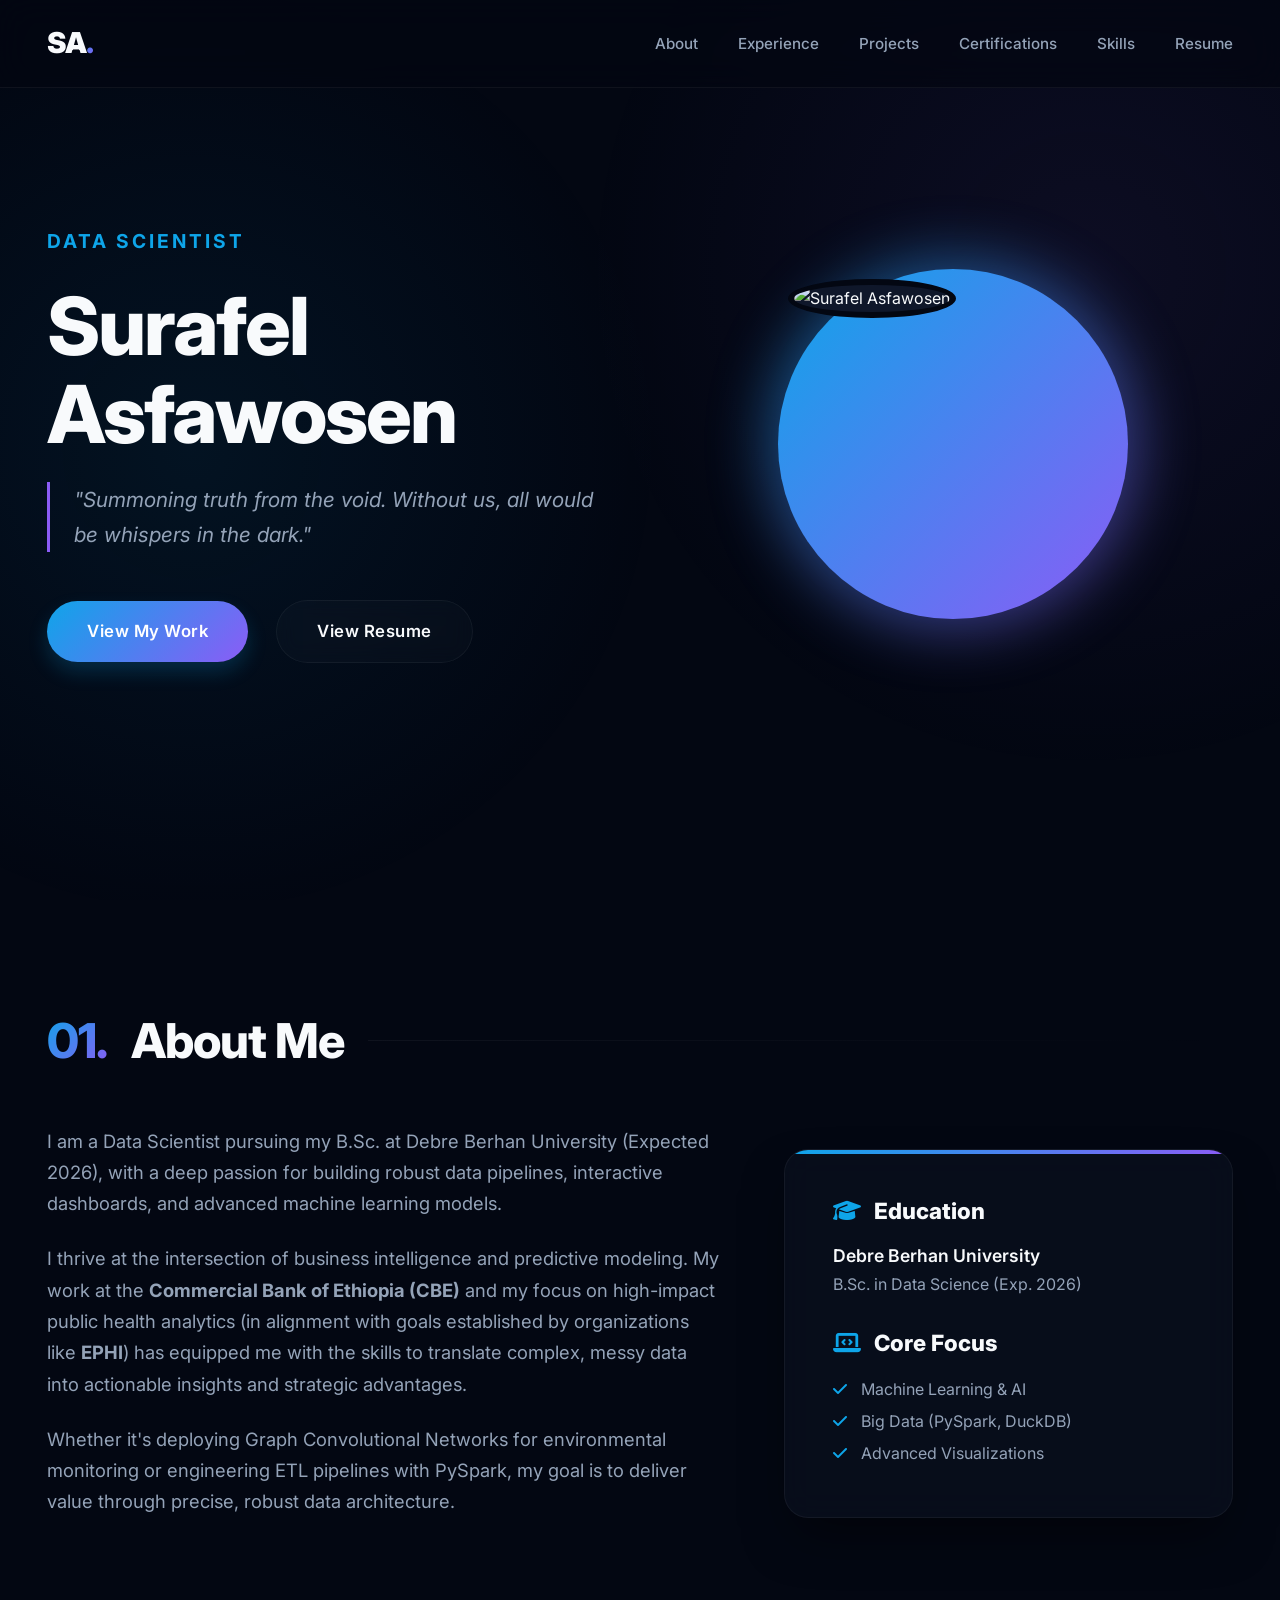
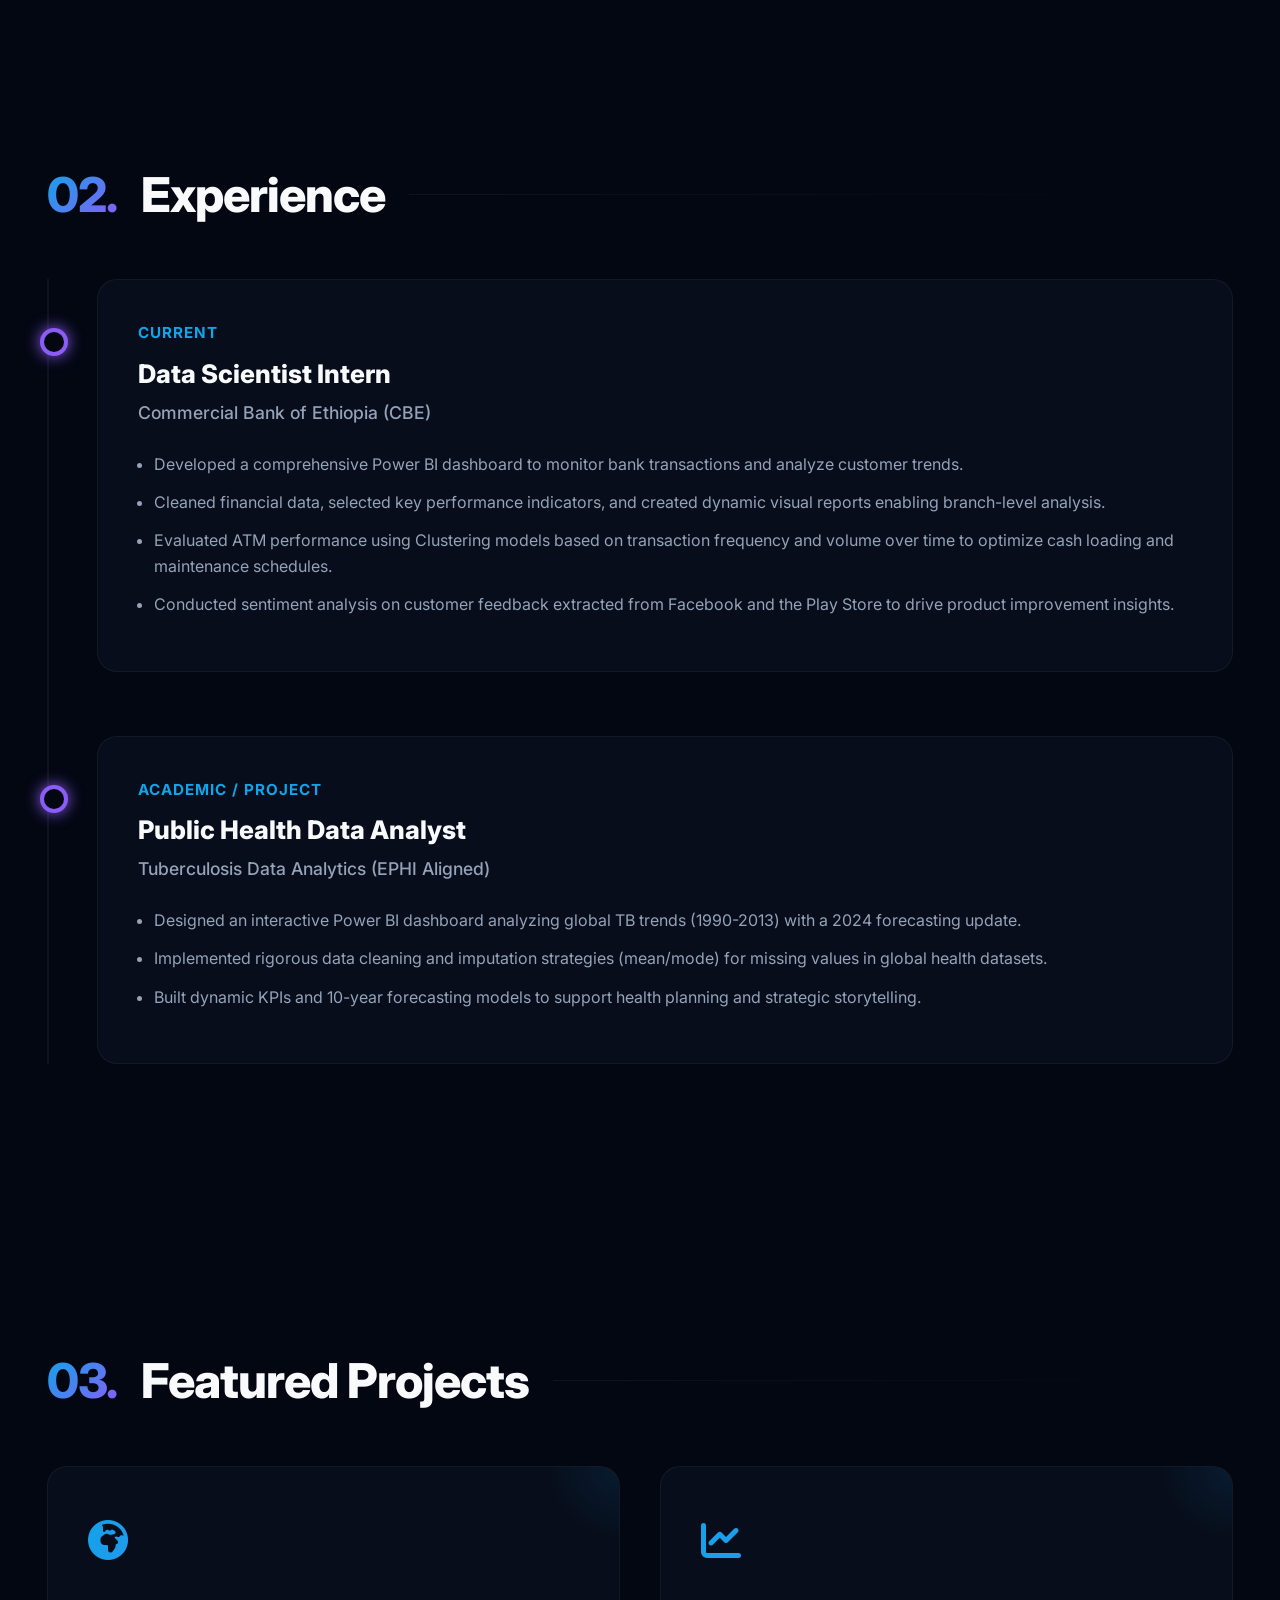
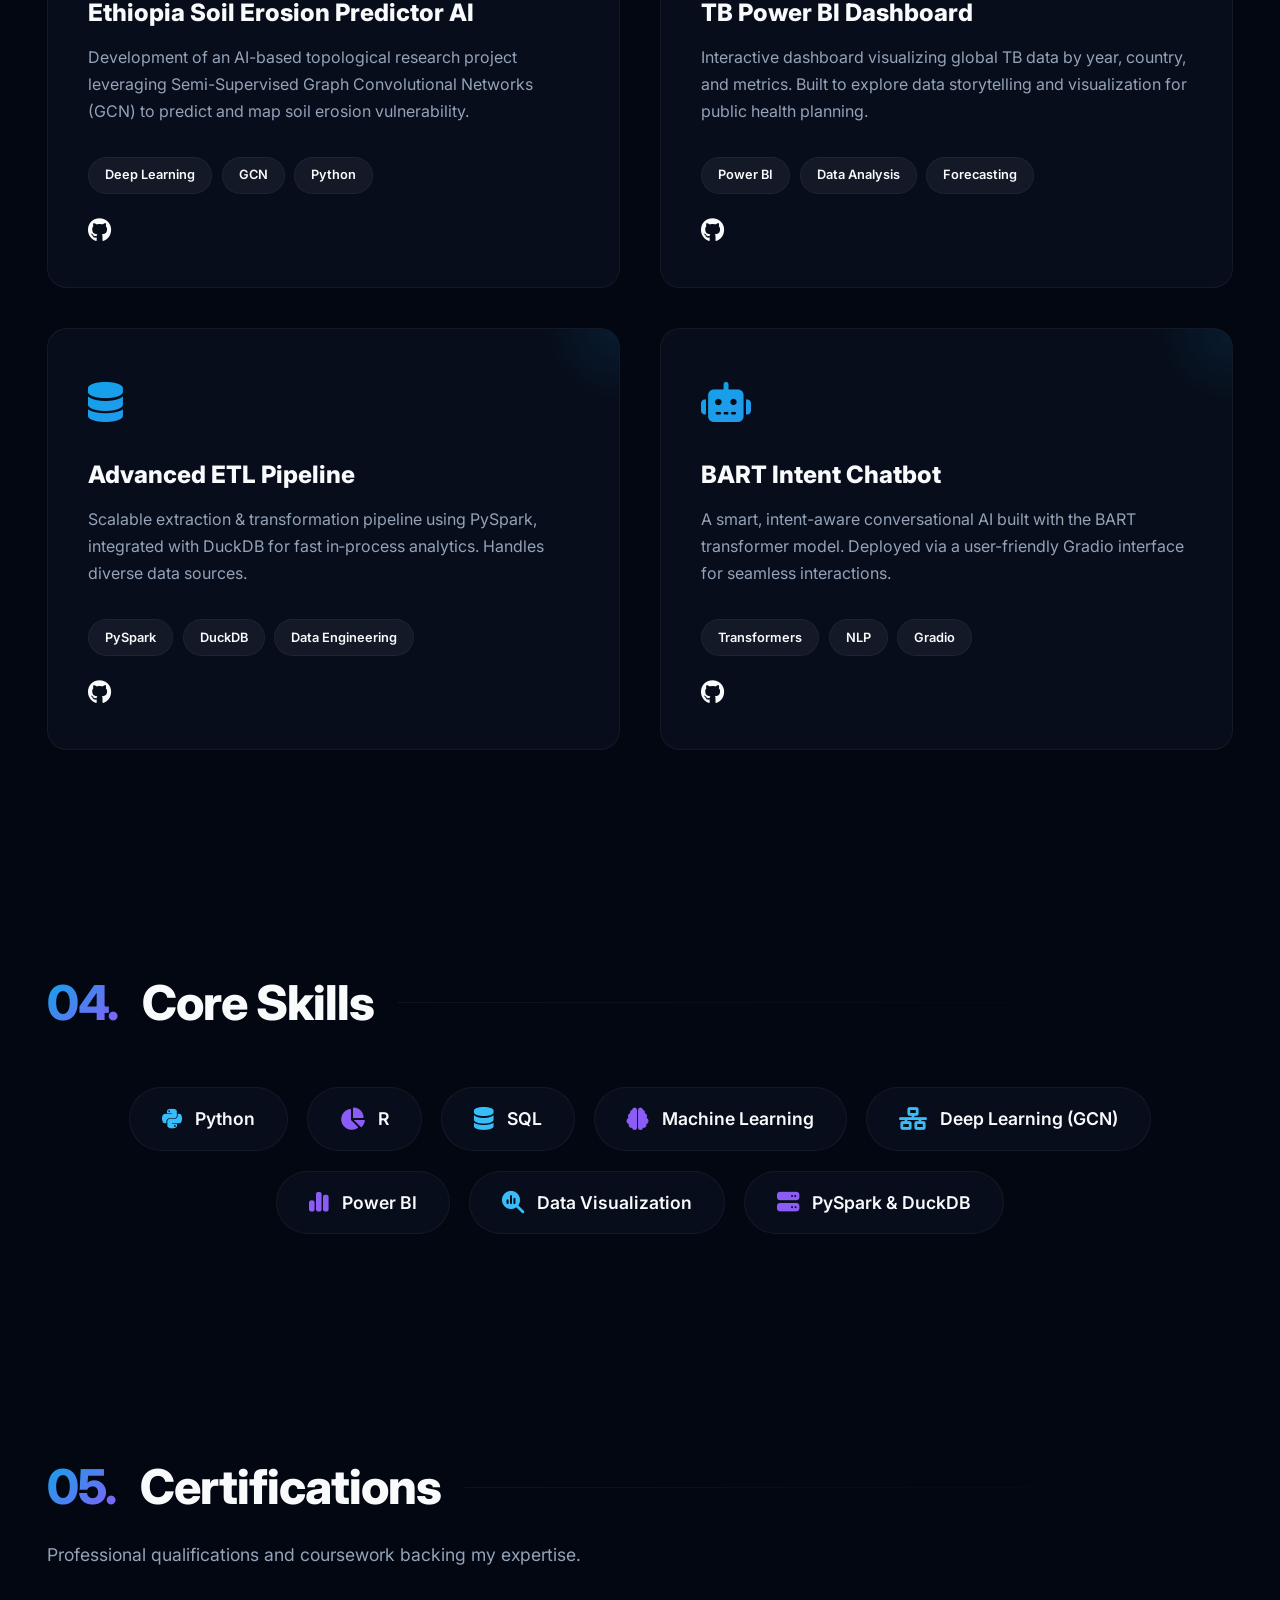
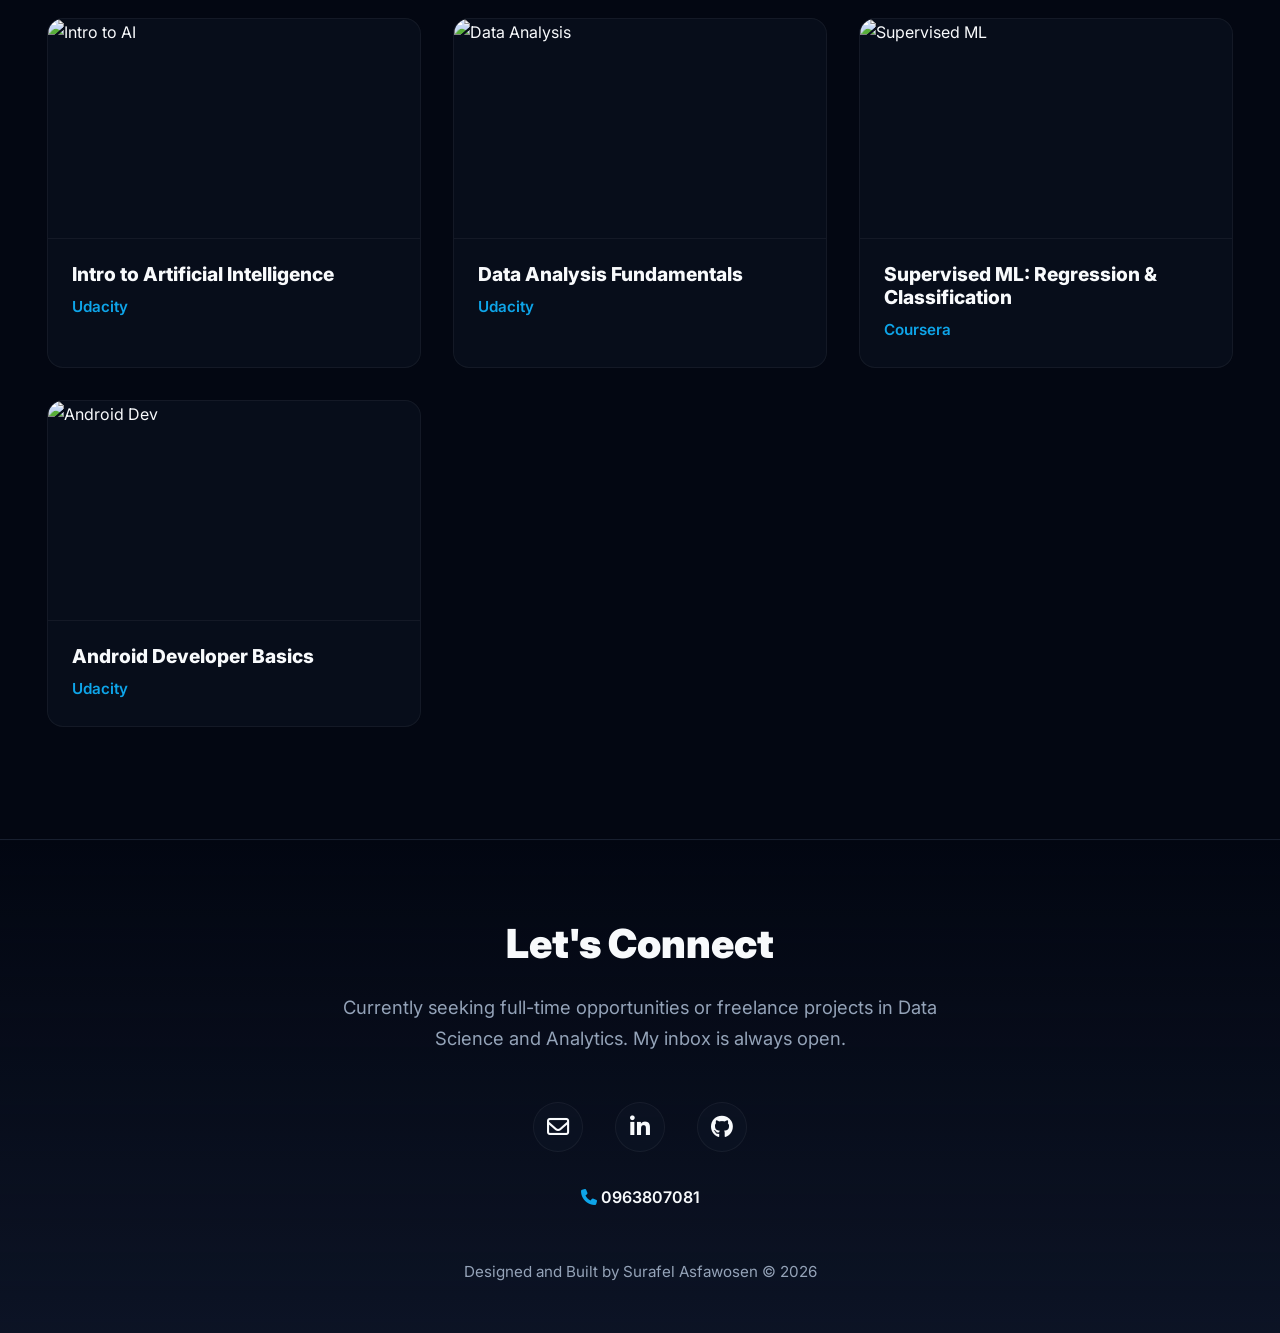
==== index.html @ 7a6d0cb1 "Initial commit: Professional Data Science Portfolio and CV" ====
<!DOCTYPE html>
<html lang="en">
<head>
  <meta charset="UTF-8" />
  <meta name="viewport" content="width=device-width, initial-scale=1.0" />
  <title>Surafel Asfawosen | Data Scientist</title>
  <meta name="description" content="Data Scientist portfolio showcasing advanced machine learning, data visualization, and AI models.">
  <link rel="stylesheet" href="./style.css" />
  <link href="https://fonts.googleapis.com/css2?family=Inter:wght@400;500;600;700;800;900&display=swap" rel="stylesheet">
  <link rel="stylesheet" href="https://cdnjs.cloudflare.com/ajax/libs/font-awesome/6.4.0/css/all.min.css">
</head>
<body>
  <div class="bg-gradient"></div>

  <header>
    <nav>
      <div class="logo">SA<span class="text-gradient">.</span></div>
      <div class="nav-links">
        <a href="#about">About</a>
        <a href="#experience">Experience</a>
        <a href="#projects">Projects</a>
        <a href="#certifications">Certifications</a>
        <a href="#skills">Skills</a>
        <a href="./cv.html" target="_blank">Resume</a>
      </div>
    </nav>
  </header>

  <main class="container">
    <!-- Hero Section -->
    <section class="hero" id="home">
      <div class="hero-content fade-in">
        <div class="hero-text">
          <div class="hero-subtitle">Data Scientist</div>
          <h1 class="hero-title">Surafel Asfawosen</h1>
          <p class="hero-description">"Summoning truth from the void. Without us, all would be whispers in the dark."</p>
          <div>
            <a href="#projects" class="btn btn-primary">View My Work</a>
            <a href="./cv.html" target="_blank" class="btn btn-outline">View Resume</a>
          </div>
        </div>
        <div class="hero-image-container">
          <div class="profile-image-placeholder">
            <!-- REPLACE THIS SRC WITH YOUR ACTUAL PHOTO PATH -->
            <img src="https://via.placeholder.com/400x400/0f172a/0ea5e9?text=Your+Photo+Here" alt="Surafel Asfawosen" class="profile-img">
          </div>
        </div>
      </div>
    </section>

    <!-- About Section -->
    <section id="about">
      <h2 class="section-title fade-in"><span class="text-gradient">01.</span> About Me</h2>
      <div class="about-grid">
        <div class="about-text fade-in">
          <p>
            I am a Data Scientist pursuing my B.Sc. at Debre Berhan University (Expected 2026), with a deep passion for building robust data pipelines, interactive dashboards, and advanced machine learning models.
          </p>
          <p>
            I thrive at the intersection of business intelligence and predictive modeling. My work at the <strong>Commercial Bank of Ethiopia (CBE)</strong> and my focus on high-impact public health analytics (in alignment with goals established by organizations like <strong>EPHI</strong>) has equipped me with the skills to translate complex, messy data into actionable insights and strategic advantages.
          </p>
          <p>
            Whether it's deploying Graph Convolutional Networks for environmental monitoring or engineering ETL pipelines with PySpark, my goal is to deliver value through precise, robust data architecture.
          </p>
        </div>
        <div class="about-stats fade-in">
          <h3><i class="fa-solid fa-graduation-cap"></i> Education</h3>
          <p style="font-weight: 600; font-size: 1.1rem; margin-top: 1rem;">Debre Berhan University</p>
          <p style="color: var(--text-secondary); margin-bottom: 1.5rem;">B.Sc. in Data Science (Exp. 2026)</p>
          
          <h3 style="margin-top: 2rem;"><i class="fa-solid fa-laptop-code"></i> Core Focus</h3>
          <ul style="color: var(--text-secondary); line-height: 2; margin-top: 1rem; list-style-type: none;">
            <li><i class="fa-solid fa-check" style="color: var(--accent-primary); margin-right: 10px;"></i> Machine Learning & AI</li>
            <li><i class="fa-solid fa-check" style="color: var(--accent-primary); margin-right: 10px;"></i> Big Data (PySpark, DuckDB)</li>
            <li><i class="fa-solid fa-check" style="color: var(--accent-primary); margin-right: 10px;"></i> Advanced Visualizations</li>
          </ul>
        </div>
      </div>
    </section>

    <!-- Experience Section -->
    <section id="experience">
      <h2 class="section-title fade-in"><span class="text-gradient">02.</span> Experience</h2>
      <div class="experience-timeline">
        
        <div class="timeline-item fade-in">
          <div class="timeline-date">Current</div>
          <h3 class="timeline-title">Data Scientist Intern</h3>
          <div class="timeline-company">Commercial Bank of Ethiopia (CBE)</div>
          <div class="timeline-desc">
            <ul style="list-style-type: disc; margin-left: 1rem;">
              <li>Developed a comprehensive Power BI dashboard to monitor bank transactions and analyze customer trends.</li>
              <li>Cleaned financial data, selected key performance indicators, and created dynamic visual reports enabling branch-level analysis.</li>
              <li>Evaluated ATM performance using Clustering models based on transaction frequency and volume over time to optimize cash loading and maintenance schedules.</li>
              <li>Conducted sentiment analysis on customer feedback extracted from Facebook and the Play Store to drive product improvement insights.</li>
            </ul>
          </div>
        </div>

        <div class="timeline-item fade-in">
          <div class="timeline-date">Academic / Project</div>
          <h3 class="timeline-title">Public Health Data Analyst</h3>
          <div class="timeline-company">Tuberculosis Data Analytics (EPHI Aligned)</div>
          <div class="timeline-desc">
            <ul style="list-style-type: disc; margin-left: 1rem;">
              <li>Designed an interactive Power BI dashboard analyzing global TB trends (1990-2013) with a 2024 forecasting update.</li>
              <li>Implemented rigorous data cleaning and imputation strategies (mean/mode) for missing values in global health datasets.</li>
              <li>Built dynamic KPIs and 10-year forecasting models to support health planning and strategic storytelling.</li>
            </ul>
          </div>
        </div>

      </div>
    </section>

    <!-- Projects Section -->
    <section id="projects">
      <h2 class="section-title fade-in"><span class="text-gradient">03.</span> Featured Projects</h2>
      <div class="projects-grid">

        <div class="project-card fade-in">
          <div class="project-icon"><i class="fa-solid fa-earth-africa"></i></div>
          <h3 class="project-title">Ethiopia Soil Erosion Predictor AI</h3>
          <p class="project-desc">Development of an AI-based topological research project leveraging Semi-Supervised Graph Convolutional Networks (GCN) to predict and map soil erosion vulnerability.</p>
          <div class="project-tech">
            <span class="tech-tag">Deep Learning</span>
            <span class="tech-tag">GCN</span>
            <span class="tech-tag">Python</span>
          </div>
          <div class="project-links">
            <a href="https://github.com/surafelasfawosen/ethiopia-soil-erosion-predictor-ai" target="_blank"><i class="fa-brands fa-github"></i></a>
          </div>
        </div>

        <div class="project-card fade-in">
          <div class="project-icon"><i class="fa-solid fa-chart-line"></i></div>
          <h3 class="project-title">TB Power BI Dashboard</h3>
          <p class="project-desc">Interactive dashboard visualizing global TB data by year, country, and metrics. Built to explore data storytelling and visualization for public health planning.</p>
          <div class="project-tech">
            <span class="tech-tag">Power BI</span>
            <span class="tech-tag">Data Analysis</span>
            <span class="tech-tag">Forecasting</span>
          </div>
          <div class="project-links">
            <a href="https://github.com/surafelasfawosen/Tuberculosis-Data-Analysis-Power-BI-Dashboard" target="_blank"><i class="fa-brands fa-github"></i></a>
          </div>
        </div>

        <div class="project-card fade-in">
          <div class="project-icon"><i class="fa-solid fa-database"></i></div>
          <h3 class="project-title">Advanced ETL Pipeline</h3>
          <p class="project-desc">Scalable extraction & transformation pipeline using PySpark, integrated with DuckDB for fast in‑process analytics. Handles diverse data sources.</p>
          <div class="project-tech">
            <span class="tech-tag">PySpark</span>
            <span class="tech-tag">DuckDB</span>
            <span class="tech-tag">Data Engineering</span>
          </div>
          <div class="project-links">
            <a href="https://github.com/surafelasfawosen/ETL-Extract-Transform-Load-process-with-PySpark-and-DuckDB-advanced-data-pipeline" target="_blank"><i class="fa-brands fa-github"></i></a>
          </div>
        </div>

        <div class="project-card fade-in">
          <div class="project-icon"><i class="fa-solid fa-robot"></i></div>
          <h3 class="project-title">BART Intent Chatbot</h3>
          <p class="project-desc">A smart, intent-aware conversational AI built with the BART transformer model. Deployed via a user-friendly Gradio interface for seamless interactions.</p>
          <div class="project-tech">
            <span class="tech-tag">Transformers</span>
            <span class="tech-tag">NLP</span>
            <span class="tech-tag">Gradio</span>
          </div>
          <div class="project-links">
            <a href="https://github.com/surafelasfawosen/chatbot-using-BART-model-s" target="_blank"><i class="fa-brands fa-github"></i></a>
          </div>
        </div>

      </div>
    </section>

    <!-- Skills Section -->
    <section id="skills">
      <h2 class="section-title fade-in"><span class="text-gradient">04.</span> Core Skills</h2>
      <div class="skills-container fade-in">
        <div class="skill-pill"><i class="fa-brands fa-python" style="color: #38bdf8;"></i> Python</div>
        <div class="skill-pill"><i class="fa-solid fa-chart-pie" style="color: #8b5cf6;"></i> R</div>
        <div class="skill-pill"><i class="fa-solid fa-database" style="color: #38bdf8;"></i> SQL</div>
        <div class="skill-pill"><i class="fa-solid fa-brain" style="color: #8b5cf6;"></i> Machine Learning</div>
        <div class="skill-pill"><i class="fa-solid fa-network-wired" style="color: #38bdf8;"></i> Deep Learning (GCN)</div>
        <div class="skill-pill"><i class="fa-solid fa-chart-simple" style="color: #8b5cf6;"></i> Power BI</div>
        <div class="skill-pill"><i class="fa-solid fa-magnifying-glass-chart" style="color: #38bdf8;"></i> Data Visualization</div>
        <div class="skill-pill"><i class="fa-solid fa-server" style="color: #8b5cf6;"></i> PySpark & DuckDB</div>
      </div>
    </section>

    <!-- Certifications Gallery Section -->
    <section id="certifications">
      <h2 class="section-title fade-in"><span class="text-gradient">05.</span> Certifications</h2>
      <p class="section-desc fade-in">Professional qualifications and coursework backing my expertise.</p>
      <div class="cert-grid">
        
        <div class="cert-card fade-in">
          <div class="cert-img-wrapper">
             <!-- REPLACE SRC WITH YOUR ACTUAL CERTIFICATE IMAGE PATH -->
             <img src="https://via.placeholder.com/600x400/0f172a/8b5cf6?text=Upload+Cert+Here" alt="Intro to AI" class="cert-img">
          </div>
          <div class="cert-info">
             <h3>Intro to Artificial Intelligence</h3>
             <p>Udacity</p>
          </div>
        </div>

        <div class="cert-card fade-in">
          <div class="cert-img-wrapper">
             <img src="https://via.placeholder.com/600x400/0f172a/0ea5e9?text=Upload+Cert+Here" alt="Data Analysis" class="cert-img">
          </div>
          <div class="cert-info">
             <h3>Data Analysis Fundamentals</h3>
             <p>Udacity</p>
          </div>
        </div>

        <div class="cert-card fade-in">
          <div class="cert-img-wrapper">
             <img src="https://via.placeholder.com/600x400/0f172a/8b5cf6?text=Upload+Cert+Here" alt="Supervised ML" class="cert-img">
          </div>
          <div class="cert-info">
             <h3>Supervised ML: Regression & Classification</h3>
             <p>Coursera</p>
          </div>
        </div>

        <div class="cert-card fade-in">
          <div class="cert-img-wrapper">
             <img src="https://via.placeholder.com/600x400/0f172a/0ea5e9?text=Upload+Cert+Here" alt="Android Dev" class="cert-img">
          </div>
          <div class="cert-info">
             <h3>Android Developer Basics</h3>
             <p>Udacity</p>
          </div>
        </div>

      </div>
    </section>

  </main>

  <!-- Footer / Contact -->
  <footer id="contact">
    <div class="container fade-in">
      <h2 style="font-size: 2.5rem; margin-bottom: 1.5rem; font-weight: 900;">Let's Connect</h2>
      <p style="max-width: 600px; margin: 0 auto 3rem; font-size: 1.15rem; color: var(--text-secondary);">
        Currently seeking full-time opportunities or freelance projects in Data Science and Analytics. My inbox is always open.
      </p>
      <div class="social-links">
        <a href="mailto:surafelasfawwosen@gmail.com" title="Email"><i class="fa-regular fa-envelope"></i></a>
        <a href="https://linkedin.com/in/surafel-asfawosen" target="_blank" title="LinkedIn"><i class="fa-brands fa-linkedin-in"></i></a>
        <a href="https://github.com/surafelasfawosen" target="_blank" title="GitHub"><i class="fa-brands fa-github"></i></a>
      </div>
      <p style="margin-bottom: 0.5rem; font-weight: 600;"><i class="fa-solid fa-phone" style="color: var(--accent-primary);"></i> 0963807081</p>
      <p style="font-size: 0.95rem; margin-top: 3rem; color: var(--text-secondary);">Designed and Built by Surafel Asfawosen &copy; 2026</p>
    </div>
  </footer>

  <script type="module" src="./main.js"></script>
</body>
</html>
---- style.css ----
:root {
  --bg-color: #030712; /* Deeper slate black */
  --bg-color-light: #0f172a;
  --text-primary: #f8fafc;
  --text-secondary: #94a3b8;
  --accent-primary: #0ea5e9; /* Vibrant sky blue */
  --accent-secondary: #8b5cf6; /* Vibrant violet */
  --glass-bg: rgba(15, 23, 42, 0.4);
  --glass-border: rgba(255, 255, 255, 0.05);
  --font-main: 'Inter', sans-serif;
}

* {
  margin: 0;
  padding: 0;
  box-sizing: border-box;
}

body {
  font-family: var(--font-main);
  background-color: var(--bg-color);
  color: var(--text-primary);
  line-height: 1.7;
  overflow-x: hidden;
}

/* Advanced Animated Background Gradients */
.bg-gradient {
  position: fixed;
  top: 0;
  left: 0;
  width: 100vw;
  height: 100vh;
  background: 
    radial-gradient(circle at 15% 50%, rgba(14, 165, 233, 0.08) 0%, transparent 40%),
    radial-gradient(circle at 85% 30%, rgba(139, 92, 246, 0.08) 0%, transparent 40%);
  z-index: -1;
  pointer-events: none;
  animation: pulseBg 10s infinite alternate;
}

@keyframes pulseBg {
  0% { transform: scale(1); opacity: 0.8; }
  100% { transform: scale(1.1); opacity: 1; }
}

a {
  text-decoration: none;
  color: inherit;
}

ul {
  list-style: none;
}

/* Typography */
h1, h2, h3, h4 {
  font-weight: 800;
  line-height: 1.2;
}

.text-gradient {
  background: linear-gradient(135deg, var(--accent-primary), var(--accent-secondary));
  -webkit-background-clip: text;
  -webkit-text-fill-color: transparent;
  background-clip: text;
}

/* Container */
.container {
  max-width: 1250px;
  margin: 0 auto;
  padding: 0 2rem;
}

/* Navbar */
header {
  position: fixed;
  top: 0;
  width: 100%;
  padding: 1.2rem 0;
  background: rgba(3, 7, 18, 0.7);
  backdrop-filter: blur(16px);
  -webkit-backdrop-filter: blur(16px);
  z-index: 100;
  border-bottom: 1px solid var(--glass-border);
  transition: all 0.3s ease;
}

nav {
  display: flex;
  justify-content: space-between;
  align-items: center;
  max-width: 1250px;
  margin: 0 auto;
  padding: 0 2rem;
}

.logo {
  font-size: 1.8rem;
  font-weight: 900;
  letter-spacing: -1px;
}

.nav-links {
  display: flex;
  gap: 2.5rem;
}

.nav-links a {
  font-size: 0.95rem;
  font-weight: 500;
  color: var(--text-secondary);
  position: relative;
  transition: color 0.3s ease;
}

.nav-links a:hover {
  color: var(--text-primary);
}

.nav-links a::after {
  content: '';
  position: absolute;
  width: 0;
  height: 2px;
  bottom: -4px;
  left: 0;
  background: linear-gradient(90deg, var(--accent-primary), var(--accent-secondary));
  transition: width 0.3s ease;
}

.nav-links a:hover::after {
  width: 100%;
}

/* Hero Section with Image Placeholder */
.hero {
  min-height: 100vh;
  display: flex;
  align-items: center;
  padding-top: 100px;
}

.hero-content {
  display: flex;
  align-items: center;
  justify-content: space-between;
  gap: 4rem;
  width: 100%;
}

.hero-text {
  flex: 1;
  max-width: 650px;
}

.hero-image-container {
  flex: 1;
  display: flex;
  justify-content: center;
  align-items: center;
}

.profile-image-placeholder {
  position: relative;
  width: 350px;
  height: 350px;
  border-radius: 50%;
  padding: 10px;
  background: linear-gradient(135deg, var(--accent-primary), var(--accent-secondary));
  animation: float 6s ease-in-out infinite;
}

.profile-img {
  width: 100%;
  height: 100%;
  object-fit: cover;
  border-radius: 50%;
  border: 6px solid var(--bg-color);
  background: var(--bg-color-light); /* Fallback if no image */
}

/* Glowing ring effect behind image */
.profile-image-placeholder::before {
  content: '';
  position: absolute;
  top: -10px; left: -10px; right: -10px; bottom: -10px;
  border-radius: 50%;
  background: linear-gradient(135deg, var(--accent-primary), var(--accent-secondary));
  filter: blur(30px);
  opacity: 0.5;
  z-index: -1;
  animation: pulseGlow 4s infinite alternate;
}

@keyframes float {
  0% { transform: translateY(0px); }
  50% { transform: translateY(-20px); }
  100% { transform: translateY(0px); }
}

@keyframes pulseGlow {
  0% { opacity: 0.3; filter: blur(20px); }
  100% { opacity: 0.6; filter: blur(40px); }
}

.hero-subtitle {
  font-size: 1.2rem;
  font-weight: 700;
  color: var(--accent-primary);
  margin-bottom: 1.5rem;
  letter-spacing: 3px;
  text-transform: uppercase;
}

.hero-title {
  font-size: 5rem;
  margin-bottom: 1.5rem;
  letter-spacing: -2px;
  line-height: 1.1;
}

.hero-description {
  font-size: 1.3rem;
  color: var(--text-secondary);
  margin-bottom: 3rem;
  font-style: italic;
  border-left: 3px solid var(--accent-secondary);
  padding-left: 1.5rem;
}

.btn {
  display: inline-block;
  padding: 1rem 2.5rem;
  border-radius: 50px;
  font-weight: 600;
  font-size: 1.05rem;
  transition: all 0.3s ease;
  cursor: pointer;
  letter-spacing: 0.5px;
}

.btn-primary {
  background: linear-gradient(135deg, var(--accent-primary), var(--accent-secondary));
  color: #fff;
  border: none;
  box-shadow: 0 10px 20px rgba(14, 165, 233, 0.2);
}

.btn-primary:hover {
  transform: translateY(-3px);
  box-shadow: 0 15px 25px rgba(139, 92, 246, 0.4);
}

.btn-outline {
  background: rgba(255, 255, 255, 0.02);
  color: var(--text-primary);
  border: 1px solid var(--glass-border);
  backdrop-filter: blur(10px);
  margin-left: 1.5rem;
}

.btn-outline:hover {
  background: var(--glass-bg);
  border-color: var(--accent-secondary);
  transform: translateY(-3px);
}

/* Sections */
section {
  padding: 7rem 0;
  position: relative;
}

.section-title {
  font-size: 3rem;
  margin-bottom: 3.5rem;
  display: flex;
  align-items: center;
  gap: 1.5rem;
  letter-spacing: -1px;
}

.section-title::after {
  content: "";
  height: 1px;
  flex: 1;
  background: linear-gradient(90deg, var(--glass-border), transparent);
}

.section-desc {
  color: var(--text-secondary);
  font-size: 1.1rem;
  margin-top: -2rem;
  margin-bottom: 3rem;
}

/* About Grid */
.about-grid {
  display: grid;
  grid-template-columns: 1.2fr 0.8fr;
  gap: 4rem;
  align-items: center;
}

.about-text {
  color: var(--text-secondary);
  font-size: 1.15rem;
}

.about-text p {
  margin-bottom: 1.5rem;
}

.about-stats {
  background: var(--glass-bg);
  border: 1px solid var(--glass-border);
  padding: 3rem;
  border-radius: 24px;
  backdrop-filter: blur(16px);
  -webkit-backdrop-filter: blur(16px);
  box-shadow: 0 25px 50px -12px rgba(0, 0, 0, 0.5);
  position: relative;
  overflow: hidden;
}

.about-stats::before {
  content: '';
  position: absolute;
  top: 0; left: 0; right: 0; height: 4px;
  background: linear-gradient(90deg, var(--accent-primary), var(--accent-secondary));
}

.about-stats h3 {
  font-size: 1.4rem;
  color: var(--text-primary);
  margin-bottom: 1rem;
  display: flex;
  align-items: center;
  gap: 0.8rem;
}

.about-stats h3 i {
  color: var(--accent-primary);
}

/* Experience Timeline */
.experience-timeline {
  position: relative;
  padding-left: 3rem;
  border-left: 2px solid rgba(255,255,255,0.05);
}

.timeline-item {
  position: relative;
  margin-bottom: 4rem;
  background: var(--glass-bg);
  border: 1px solid var(--glass-border);
  padding: 2.5rem;
  border-radius: 20px;
  transition: all 0.3s ease;
}

.timeline-item:hover {
  border-color: rgba(14, 165, 233, 0.3);
  transform: translateX(10px);
}

.timeline-item::before {
  content: "";
  position: absolute;
  left: -3.6rem;
  top: 3rem;
  width: 20px;
  height: 20px;
  border-radius: 50%;
  background: var(--bg-color);
  border: 4px solid var(--accent-secondary);
  box-shadow: 0 0 15px var(--accent-secondary);
  transition: all 0.3s ease;
}

.timeline-item:hover::before {
  background: var(--accent-secondary);
  transform: scale(1.2);
}

.timeline-date {
  font-size: 0.95rem;
  color: var(--accent-primary);
  margin-bottom: 0.8rem;
  font-weight: 700;
  text-transform: uppercase;
  letter-spacing: 1px;
}

.timeline-title {
  font-size: 1.6rem;
  margin-bottom: 0.5rem;
}

.timeline-company {
  font-size: 1.1rem;
  color: var(--text-secondary);
  margin-bottom: 1.5rem;
  font-weight: 500;
}

.timeline-desc ul li {
  margin-bottom: 0.8rem;
  color: var(--text-secondary);
  line-height: 1.6;
}

/* Projects Showcase */
.projects-grid {
  display: grid;
  grid-template-columns: repeat(auto-fill, minmax(380px, 1fr));
  gap: 2.5rem;
}

.project-card {
  background: var(--glass-bg);
  border: 1px solid var(--glass-border);
  border-radius: 20px;
  padding: 2.5rem;
  transition: all 0.4s cubic-bezier(0.175, 0.885, 0.32, 1.275);
  display: flex;
  flex-direction: column;
  position: relative;
  overflow: hidden;
}

.project-card::before {
  content: '';
  position: absolute;
  top: 0; right: 0; width: 150px; height: 150px;
  background: radial-gradient(circle, rgba(14, 165, 233, 0.1) 0%, transparent 70%);
  border-radius: 50%;
  transform: translate(50%, -50%);
}

.project-card:hover {
  transform: translateY(-12px);
  border-color: rgba(139, 92, 246, 0.4);
  box-shadow: 0 20px 40px rgba(0, 0, 0, 0.6);
}

.project-icon {
  font-size: 2.5rem;
  margin-bottom: 1.5rem;
  background: linear-gradient(135deg, var(--accent-primary), var(--accent-secondary));
  -webkit-background-clip: text;
  -webkit-text-fill-color: transparent;
}

.project-title {
  font-size: 1.5rem;
  margin-bottom: 1rem;
}

.project-desc {
  color: var(--text-secondary);
  font-size: 1rem;
  margin-bottom: 2rem;
  flex: 1;
}

.project-tech {
  display: flex;
  flex-wrap: wrap;
  gap: 0.6rem;
  margin-bottom: 1.5rem;
}

.tech-tag {
  font-size: 0.8rem;
  font-weight: 600;
  padding: 0.4rem 1rem;
  background: rgba(255, 255, 255, 0.05);
  color: var(--text-primary);
  border: 1px solid var(--glass-border);
  border-radius: 50px;
}

.project-links a {
  color: var(--text-primary);
  font-size: 1.5rem;
  transition: color 0.3s ease;
  display: inline-flex;
  align-items: center;
  gap: 0.5rem;
}

.project-links a:hover {
  color: var(--accent-primary);
}

/* Skills */
.skills-container {
  display: flex;
  flex-wrap: wrap;
  gap: 1.2rem;
  justify-content: center;
}

.skill-pill {
  padding: 1rem 2rem;
  background: var(--glass-bg);
  border: 1px solid var(--glass-border);
  border-radius: 50px;
  font-weight: 600;
  font-size: 1.1rem;
  display: flex;
  align-items: center;
  gap: 0.8rem;
  transition: all 0.3s ease;
  cursor: default;
}

.skill-pill:hover {
  border-color: var(--accent-primary);
  background: rgba(14, 165, 233, 0.1);
  transform: translateY(-3px);
  box-shadow: 0 10px 20px rgba(14, 165, 233, 0.1);
}

.skill-pill i {
  font-size: 1.4rem;
}

/* Certifications Gallery */
.cert-grid {
  display: grid;
  grid-template-columns: repeat(auto-fit, minmax(320px, 1fr));
  gap: 2rem;
}

.cert-card {
  background: var(--glass-bg);
  border: 1px solid var(--glass-border);
  border-radius: 16px;
  overflow: hidden;
  transition: all 0.4s ease;
}

.cert-card:hover {
  transform: translateY(-8px);
  border-color: var(--accent-secondary);
  box-shadow: 0 15px 30px rgba(0,0,0,0.5);
}

.cert-img-wrapper {
  width: 100%;
  height: 220px;
  overflow: hidden;
  border-bottom: 1px solid var(--glass-border);
}

.cert-img {
  width: 100%;
  height: 100%;
  object-fit: cover;
  transition: transform 0.5s ease;
}

.cert-card:hover .cert-img {
  transform: scale(1.05);
}

.cert-info {
  padding: 1.5rem;
}

.cert-info h3 {
  font-size: 1.2rem;
  margin-bottom: 0.5rem;
}

.cert-info p {
  color: var(--accent-primary);
  font-weight: 600;
  font-size: 0.95rem;
}

/* Footer */
footer {
  text-align: center;
  padding: 5rem 0 3rem;
  border-top: 1px solid var(--glass-border);
  background: linear-gradient(180deg, transparent, rgba(15, 23, 42, 0.8));
}

.social-links {
  display: flex;
  justify-content: center;
  gap: 2rem;
  margin-bottom: 2rem;
}

.social-links a {
  display: flex;
  align-items: center;
  justify-content: center;
  width: 50px;
  height: 50px;
  border-radius: 50%;
  background: var(--glass-bg);
  border: 1px solid var(--glass-border);
  font-size: 1.4rem;
  color: var(--text-primary);
  transition: all 0.3s ease;
}

.social-links a:hover {
  background: linear-gradient(135deg, var(--accent-primary), var(--accent-secondary));
  border-color: transparent;
  transform: translateY(-5px);
}

/* Animations */
.fade-in {
  opacity: 0;
  transform: translateY(40px);
  transition: opacity 1s cubic-bezier(0.165, 0.84, 0.44, 1), transform 1s cubic-bezier(0.165, 0.84, 0.44, 1);
}

.fade-in.visible {
  opacity: 1;
  transform: translateY(0);
}

/* Responsive */
@media (max-width: 992px) {
  .hero-content {
    flex-direction: column-reverse;
    text-align: center;
    gap: 3rem;
  }
  .hero-title { font-size: 4rem; }
  .hero-description { margin: 0 auto 2.5rem; border: none; padding: 0; }
  .about-grid { grid-template-columns: 1fr; }
  .timeline-item::before { left: -3.5rem; }
}

@media (max-width: 768px) {
  .hero-title { font-size: 3rem; }
  .profile-image-placeholder { width: 280px; height: 280px; }
  .projects-grid { grid-template-columns: 1fr; }
  .nav-links { display: none; } /* Could add a hamburger menu here */
  .section-title { font-size: 2.2rem; }
}
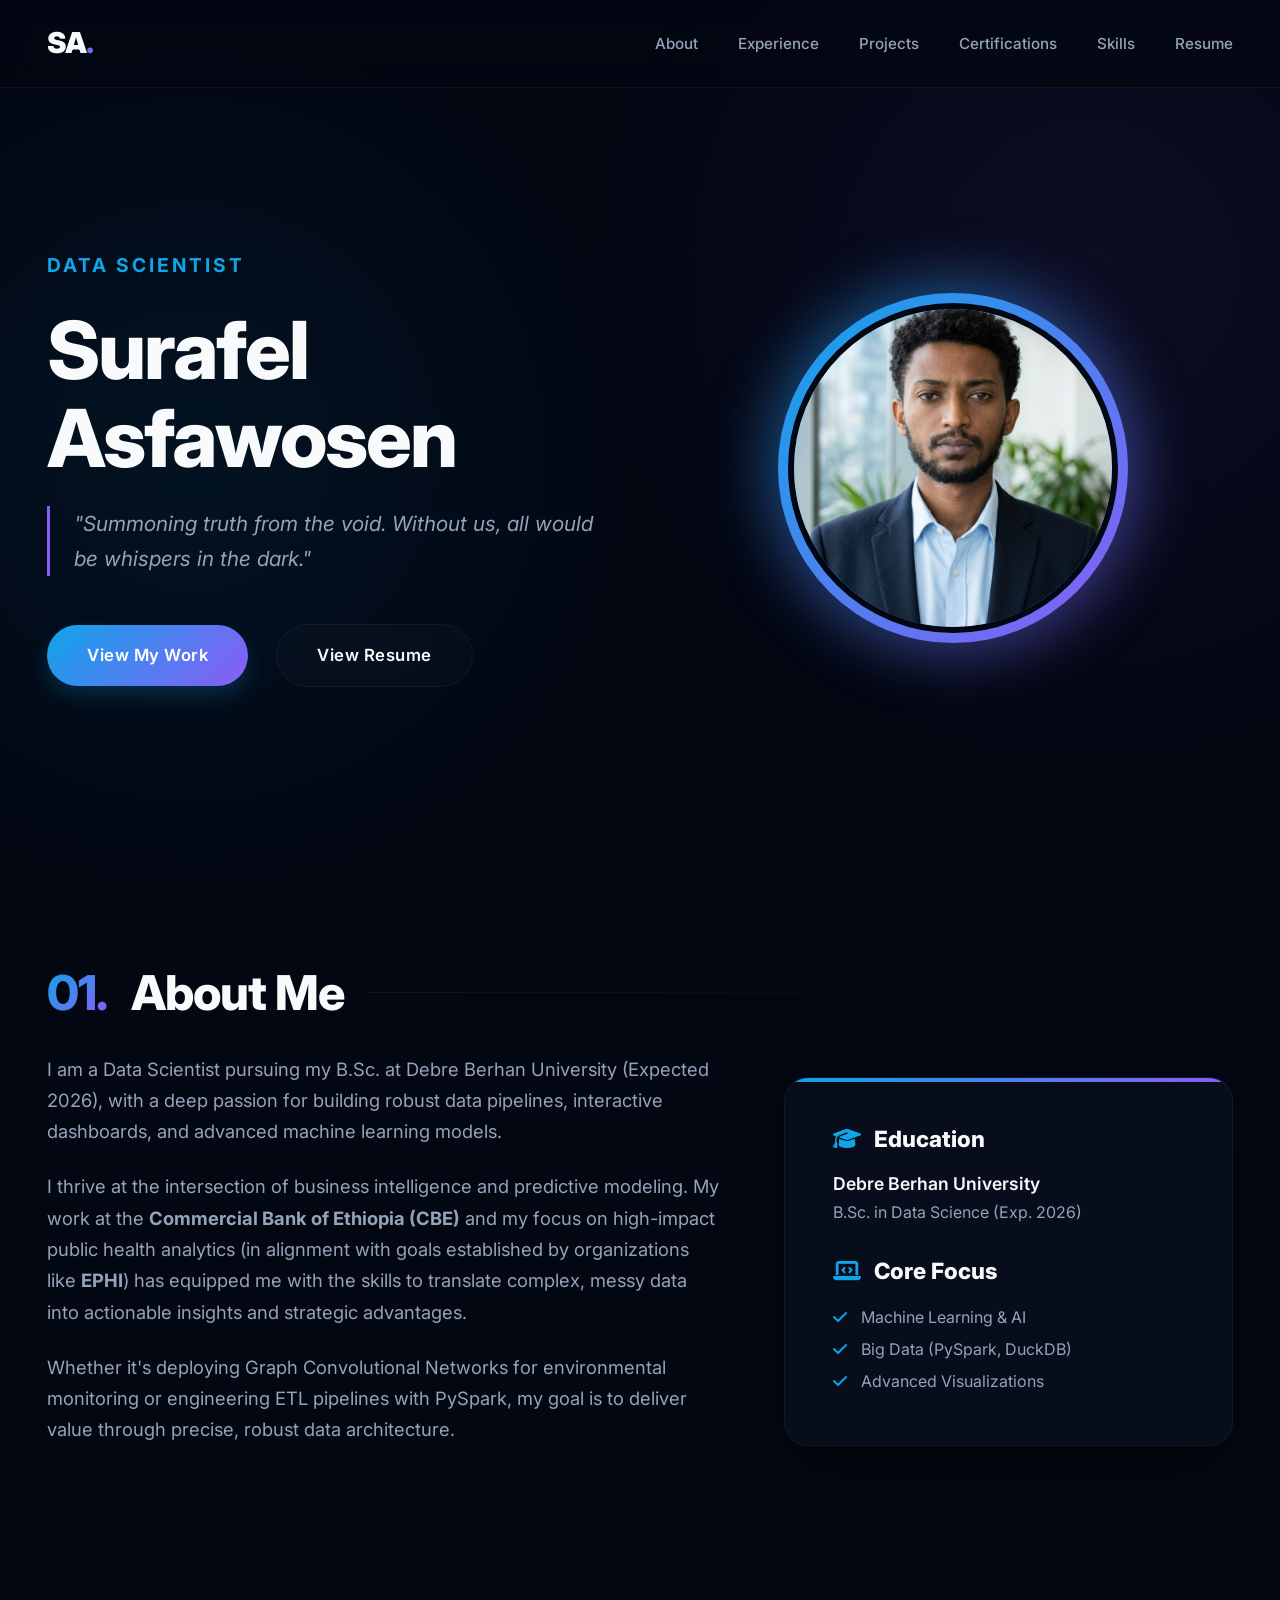
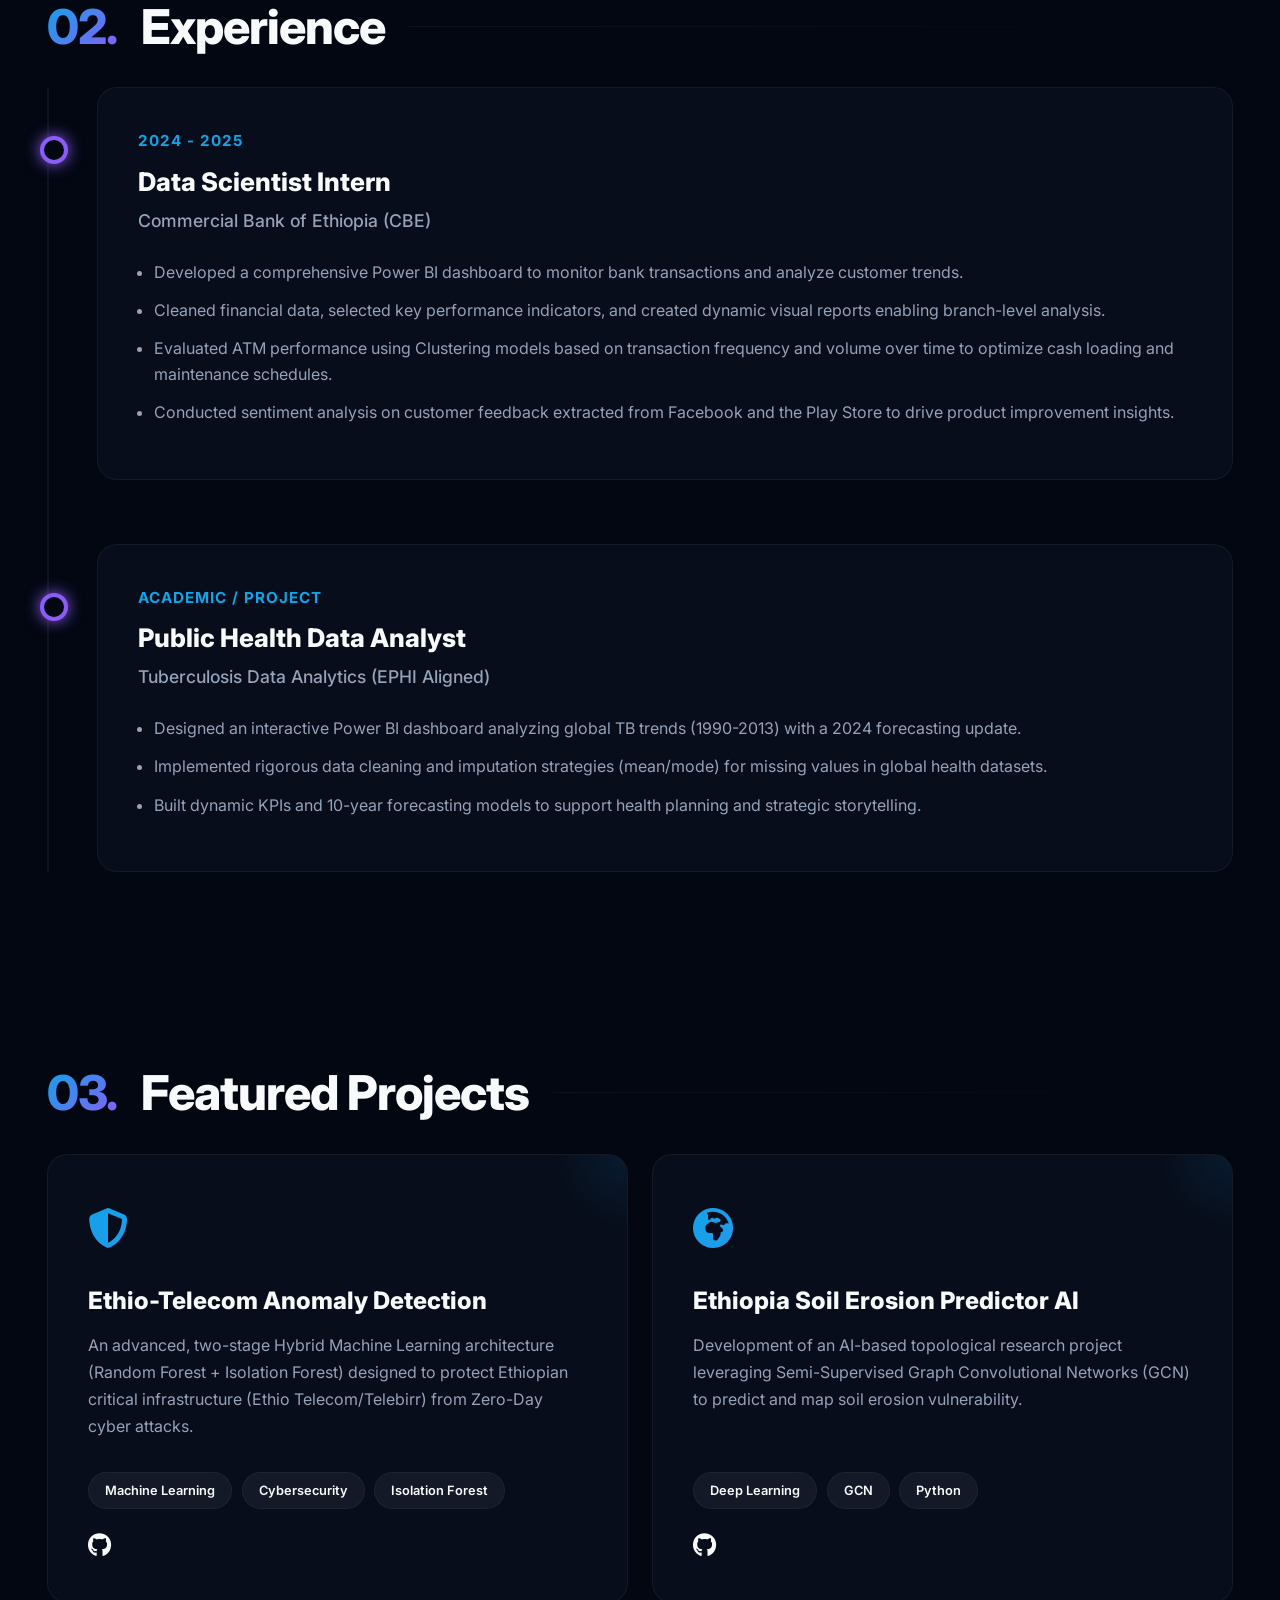
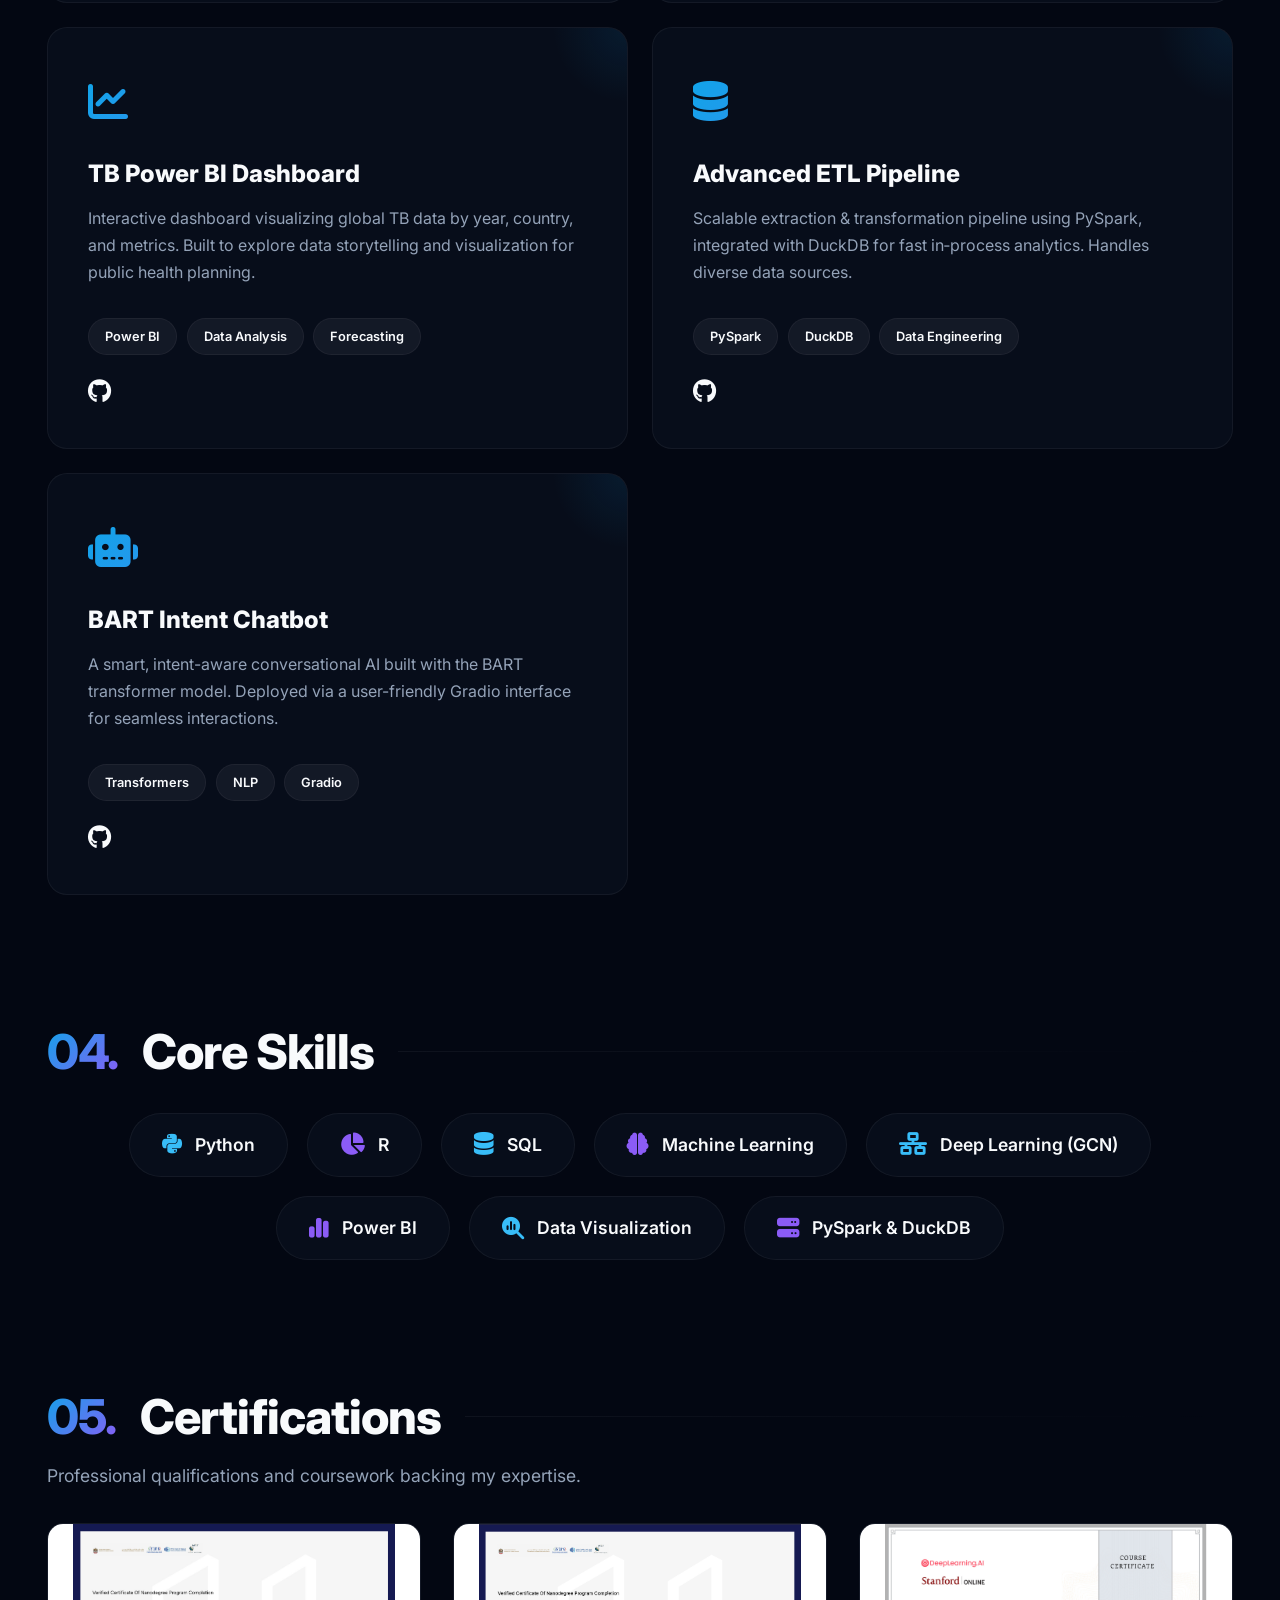
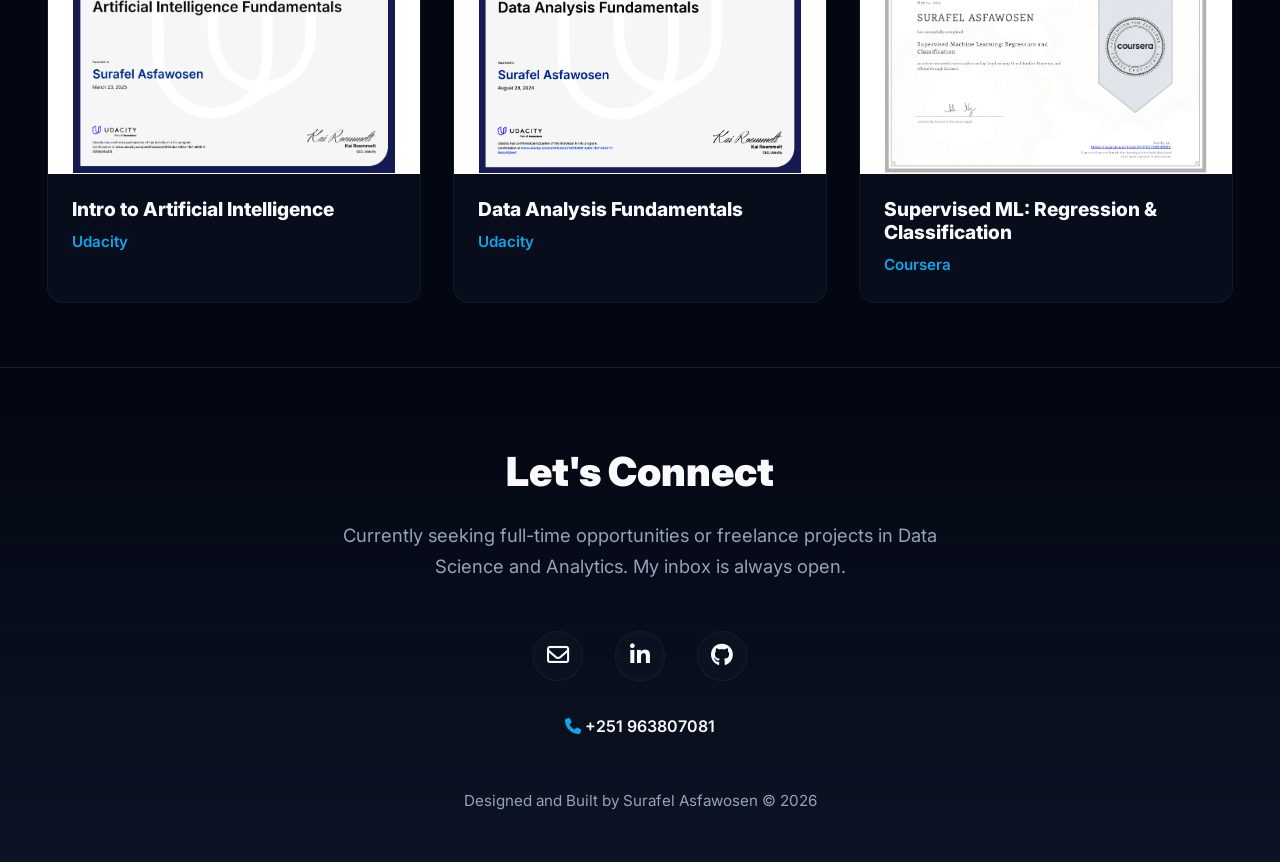
==== commit 91401892: "Refined portfolio UI: added mobile menu, optimized image assets, and improved SEO" ====
--- a/index.html
+++ b/index.html
@@ -5,6 +5,16 @@
   <meta name="viewport" content="width=device-width, initial-scale=1.0" />
   <title>Surafel Asfawosen | Data Scientist</title>
   <meta name="description" content="Data Scientist portfolio showcasing advanced machine learning, data visualization, and AI models.">
+  
+  <!-- Open Graph / Social Tags -->
+  <meta property="og:title" content="Surafel Asfawosen | Data Scientist" />
+  <meta property="og:description" content="Data Scientist portfolio showcasing advanced machine learning, data visualization, and AI models." />
+  <meta property="og:image" content="./profile.jpg" />
+  <meta property="og:type" content="website" />
+  
+  <!-- Favicon placeholder (you should add an actual favicon.ico file to your folder) -->
+  <link rel="icon" type="image/x-icon" href="./favicon.ico">
+  
   <link rel="stylesheet" href="./style.css" />
   <link href="https://fonts.googleapis.com/css2?family=Inter:wght@400;500;600;700;800;900&display=swap" rel="stylesheet">
   <link rel="stylesheet" href="https://cdnjs.cloudflare.com/ajax/libs/font-awesome/6.4.0/css/all.min.css">
@@ -21,7 +31,10 @@
         <a href="#projects">Projects</a>
         <a href="#certifications">Certifications</a>
         <a href="#skills">Skills</a>
-        <a href="./cv.html" target="_blank">Resume</a>
+        <a href="./cv.html" target="_blank" rel="noopener noreferrer">Resume</a>
+      </div>
+      <div class="hamburger">
+        <i class="fa-solid fa-bars"></i>
       </div>
     </nav>
   </header>
@@ -36,13 +49,12 @@
           <p class="hero-description">"Summoning truth from the void. Without us, all would be whispers in the dark."</p>
           <div>
             <a href="#projects" class="btn btn-primary">View My Work</a>
-            <a href="./cv.html" target="_blank" class="btn btn-outline">View Resume</a>
+            <a href="./cv.html" target="_blank" rel="noopener noreferrer" class="btn btn-outline">View Resume</a>
           </div>
         </div>
         <div class="hero-image-container">
           <div class="profile-image-placeholder">
-            <!-- REPLACE THIS SRC WITH YOUR ACTUAL PHOTO PATH -->
-            <img src="https://via.placeholder.com/400x400/0f172a/0ea5e9?text=Your+Photo+Here" alt="Surafel Asfawosen" class="profile-img">
+            <img src="./profile.jpg" alt="Surafel Asfawosen" class="profile-img">
           </div>
         </div>
       </div>
@@ -84,7 +96,7 @@
       <div class="experience-timeline">
         
         <div class="timeline-item fade-in">
-          <div class="timeline-date">Current</div>
+          <div class="timeline-date">2024 - 2025</div>
           <h3 class="timeline-title">Data Scientist Intern</h3>
           <div class="timeline-company">Commercial Bank of Ethiopia (CBE)</div>
           <div class="timeline-desc">
@@ -119,6 +131,20 @@
       <div class="projects-grid">
 
         <div class="project-card fade-in">
+          <div class="project-icon"><i class="fa-solid fa-shield-halved"></i></div>
+          <h3 class="project-title">Ethio-Telecom Anomaly Detection</h3>
+          <p class="project-desc">An advanced, two-stage Hybrid Machine Learning architecture (Random Forest + Isolation Forest) designed to protect Ethiopian critical infrastructure (Ethio Telecom/Telebirr) from Zero-Day cyber attacks.</p>
+          <div class="project-tech">
+            <span class="tech-tag">Machine Learning</span>
+            <span class="tech-tag">Cybersecurity</span>
+            <span class="tech-tag">Isolation Forest</span>
+          </div>
+          <div class="project-links">
+            <a href="https://github.com/surafelasfawosen/Ethio-Telecom-Anomaly-Detection-in-Network-Traffic" target="_blank" rel="noopener noreferrer"><i class="fa-brands fa-github"></i></a>
+          </div>
+        </div>
+
+        <div class="project-card fade-in">
           <div class="project-icon"><i class="fa-solid fa-earth-africa"></i></div>
           <h3 class="project-title">Ethiopia Soil Erosion Predictor AI</h3>
           <p class="project-desc">Development of an AI-based topological research project leveraging Semi-Supervised Graph Convolutional Networks (GCN) to predict and map soil erosion vulnerability.</p>
@@ -128,7 +154,7 @@
             <span class="tech-tag">Python</span>
           </div>
           <div class="project-links">
-            <a href="https://github.com/surafelasfawosen/ethiopia-soil-erosion-predictor-ai" target="_blank"><i class="fa-brands fa-github"></i></a>
+            <a href="https://github.com/surafelasfawosen/ethiopia-soil-erosion-predictor-ai" target="_blank" rel="noopener noreferrer"><i class="fa-brands fa-github"></i></a>
           </div>
         </div>
 
@@ -142,7 +168,7 @@
             <span class="tech-tag">Forecasting</span>
           </div>
           <div class="project-links">
-            <a href="https://github.com/surafelasfawosen/Tuberculosis-Data-Analysis-Power-BI-Dashboard" target="_blank"><i class="fa-brands fa-github"></i></a>
+            <a href="https://github.com/surafelasfawosen/Tuberculosis-Data-Analysis-Power-BI-Dashboard" target="_blank" rel="noopener noreferrer"><i class="fa-brands fa-github"></i></a>
           </div>
         </div>
 
@@ -156,7 +182,7 @@
             <span class="tech-tag">Data Engineering</span>
           </div>
           <div class="project-links">
-            <a href="https://github.com/surafelasfawosen/ETL-Extract-Transform-Load-process-with-PySpark-and-DuckDB-advanced-data-pipeline" target="_blank"><i class="fa-brands fa-github"></i></a>
+            <a href="https://github.com/surafelasfawosen/ETL-Extract-Transform-Load-process-with-PySpark-and-DuckDB-advanced-data-pipeline" target="_blank" rel="noopener noreferrer"><i class="fa-brands fa-github"></i></a>
           </div>
         </div>
 
@@ -170,7 +196,7 @@
             <span class="tech-tag">Gradio</span>
           </div>
           <div class="project-links">
-            <a href="https://github.com/surafelasfawosen/chatbot-using-BART-model-s" target="_blank"><i class="fa-brands fa-github"></i></a>
+            <a href="https://github.com/surafelasfawosen/chatbot-using-BART-model-s" target="_blank" rel="noopener noreferrer"><i class="fa-brands fa-github"></i></a>
           </div>
         </div>
 
@@ -200,8 +226,7 @@
         
         <div class="cert-card fade-in">
           <div class="cert-img-wrapper">
-             <!-- REPLACE SRC WITH YOUR ACTUAL CERTIFICATE IMAGE PATH -->
-             <img src="https://via.placeholder.com/600x400/0f172a/8b5cf6?text=Upload+Cert+Here" alt="Intro to AI" class="cert-img">
+             <img src="./cert-intro-ai.jpg" alt="Intro to Artificial Intelligence" class="cert-img lightbox-trigger" style="cursor: pointer;">
           </div>
           <div class="cert-info">
              <h3>Intro to Artificial Intelligence</h3>
@@ -211,7 +236,7 @@
 
         <div class="cert-card fade-in">
           <div class="cert-img-wrapper">
-             <img src="https://via.placeholder.com/600x400/0f172a/0ea5e9?text=Upload+Cert+Here" alt="Data Analysis" class="cert-img">
+             <img src="./cert-data-analysis.png" alt="Data Analysis Fundamentals" class="cert-img lightbox-trigger" style="cursor: pointer;">
           </div>
           <div class="cert-info">
              <h3>Data Analysis Fundamentals</h3>
@@ -221,21 +246,11 @@
 
         <div class="cert-card fade-in">
           <div class="cert-img-wrapper">
-             <img src="https://via.placeholder.com/600x400/0f172a/8b5cf6?text=Upload+Cert+Here" alt="Supervised ML" class="cert-img">
+             <img src="./cert-machine-learning.jpg" alt="Supervised ML: Regression & Classification" class="cert-img lightbox-trigger" style="cursor: pointer;">
           </div>
           <div class="cert-info">
              <h3>Supervised ML: Regression & Classification</h3>
              <p>Coursera</p>
-          </div>
-        </div>
-
-        <div class="cert-card fade-in">
-          <div class="cert-img-wrapper">
-             <img src="https://via.placeholder.com/600x400/0f172a/0ea5e9?text=Upload+Cert+Here" alt="Android Dev" class="cert-img">
-          </div>
-          <div class="cert-info">
-             <h3>Android Developer Basics</h3>
-             <p>Udacity</p>
           </div>
         </div>
 
@@ -252,15 +267,21 @@
         Currently seeking full-time opportunities or freelance projects in Data Science and Analytics. My inbox is always open.
       </p>
       <div class="social-links">
-        <a href="mailto:surafelasfawwosen@gmail.com" title="Email"><i class="fa-regular fa-envelope"></i></a>
-        <a href="https://linkedin.com/in/surafel-asfawosen" target="_blank" title="LinkedIn"><i class="fa-brands fa-linkedin-in"></i></a>
-        <a href="https://github.com/surafelasfawosen" target="_blank" title="GitHub"><i class="fa-brands fa-github"></i></a>
-      </div>
-      <p style="margin-bottom: 0.5rem; font-weight: 600;"><i class="fa-solid fa-phone" style="color: var(--accent-primary);"></i> 0963807081</p>
+        <a href="mailto:surafelasfawwosen@gmail.com" onclick="prompt('You can contact me at this email address:', 'surafelasfawwosen@gmail.com');" title="Email"><i class="fa-regular fa-envelope"></i></a>
+        <a href="https://www.linkedin.com/in/surafel-asfawosen-518534363/" target="_blank" rel="noopener noreferrer" title="LinkedIn"><i class="fa-brands fa-linkedin-in"></i></a>
+        <a href="https://github.com/surafelasfawosen" target="_blank" rel="noopener noreferrer" title="GitHub"><i class="fa-brands fa-github"></i></a>
+      </div>
+      <p style="margin-bottom: 0.5rem; font-weight: 600;"><i class="fa-solid fa-phone" style="color: var(--accent-primary);"></i> +251 963807081</p>
       <p style="font-size: 0.95rem; margin-top: 3rem; color: var(--text-secondary);">Designed and Built by Surafel Asfawosen &copy; 2026</p>
     </div>
   </footer>
 
   <script type="module" src="./main.js"></script>
+
+  <!-- Lightbox Modal -->
+  <div id="imageModal" class="modal">
+    <span class="close-btn" id="closeModal">&times;</span>
+    <img class="modal-content" id="modalImg">
+  </div>
 </body>
 </html>
--- a/style.css
+++ b/style.css
@@ -134,6 +134,14 @@
   width: 100%;
 }
 
+.hamburger {
+  display: none;
+  font-size: 1.8rem;
+  color: var(--text-primary);
+  cursor: pointer;
+  z-index: 1000;
+}
+
 /* Hero Section with Image Placeholder */
 .hero {
   min-height: 100vh;
@@ -269,13 +277,13 @@
 
 /* Sections */
 section {
-  padding: 7rem 0;
+  padding: 4rem 0;
   position: relative;
 }
 
 .section-title {
   font-size: 3rem;
-  margin-bottom: 3.5rem;
+  margin-bottom: 2rem;
   display: flex;
   align-items: center;
   gap: 1.5rem;
@@ -292,8 +300,8 @@
 .section-desc {
   color: var(--text-secondary);
   font-size: 1.1rem;
-  margin-top: -2rem;
-  margin-bottom: 3rem;
+  margin-top: -1rem;
+  margin-bottom: 2rem;
 }
 
 /* About Grid */
@@ -417,7 +425,7 @@
 .projects-grid {
   display: grid;
   grid-template-columns: repeat(auto-fill, minmax(380px, 1fr));
-  gap: 2.5rem;
+  gap: 1.5rem;
 }
 
 .project-card {
@@ -533,7 +541,7 @@
 /* Certifications Gallery */
 .cert-grid {
   display: grid;
-  grid-template-columns: repeat(auto-fit, minmax(320px, 1fr));
+  grid-template-columns: repeat(3, 1fr);
   gap: 2rem;
 }
 
@@ -553,7 +561,8 @@
 
 .cert-img-wrapper {
   width: 100%;
-  height: 220px;
+  height: 250px;
+  background: #fff;
   overflow: hidden;
   border-bottom: 1px solid var(--glass-border);
 }
@@ -561,7 +570,8 @@
 .cert-img {
   width: 100%;
   height: 100%;
-  object-fit: cover;
+  object-fit: contain;
+  object-position: center;
   transition: transform 0.5s ease;
 }
 
@@ -629,6 +639,52 @@
 .fade-in.visible {
   opacity: 1;
   transform: translateY(0);
+}
+
+/* Lightbox Modal */
+.modal {
+  display: none;
+  position: fixed;
+  z-index: 1000;
+  left: 0;
+  top: 0;
+  width: 100%;
+  height: 100%;
+  background-color: rgba(0, 0, 0, 0.9);
+  align-items: center;
+  justify-content: center;
+}
+
+.modal.active {
+  display: flex;
+}
+
+.modal-content {
+  max-width: 90%;
+  max-height: 90%;
+  border-radius: 8px;
+  box-shadow: 0 5px 15px rgba(0,0,0,0.5);
+  animation: zoomIn 0.3s ease;
+}
+
+@keyframes zoomIn {
+  from {transform: scale(0.8); opacity: 0;}
+  to {transform: scale(1); opacity: 1;}
+}
+
+.close-btn {
+  position: absolute;
+  top: 20px;
+  right: 35px;
+  color: #fff;
+  font-size: 40px;
+  font-weight: bold;
+  cursor: pointer;
+  transition: 0.3s;
+}
+
+.close-btn:hover {
+  color: var(--accent-primary);
 }
 
 /* Responsive */
@@ -642,12 +698,33 @@
   .hero-description { margin: 0 auto 2.5rem; border: none; padding: 0; }
   .about-grid { grid-template-columns: 1fr; }
   .timeline-item::before { left: -3.5rem; }
+  .cert-grid { grid-template-columns: repeat(2, 1fr); }
 }
 
 @media (max-width: 768px) {
   .hero-title { font-size: 3rem; }
   .profile-image-placeholder { width: 280px; height: 280px; }
   .projects-grid { grid-template-columns: 1fr; }
-  .nav-links { display: none; } /* Could add a hamburger menu here */
+  .hamburger { display: block; }
+  .nav-links {
+    position: fixed;
+    top: 0;
+    right: -100%;
+    width: 250px;
+    height: 100vh;
+    background: rgba(3, 7, 18, 0.95);
+    backdrop-filter: blur(16px);
+    -webkit-backdrop-filter: blur(16px);
+    display: flex;
+    flex-direction: column;
+    justify-content: center;
+    align-items: center;
+    transition: right 0.4s ease;
+    border-left: 1px solid var(--glass-border);
+    z-index: 999;
+  }
+  .nav-links.active { right: 0; }
+  .nav-links a { margin: 1.5rem 0; font-size: 1.2rem; }
   .section-title { font-size: 2.2rem; }
-}
+  .cert-grid { grid-template-columns: 1fr; }
+}
